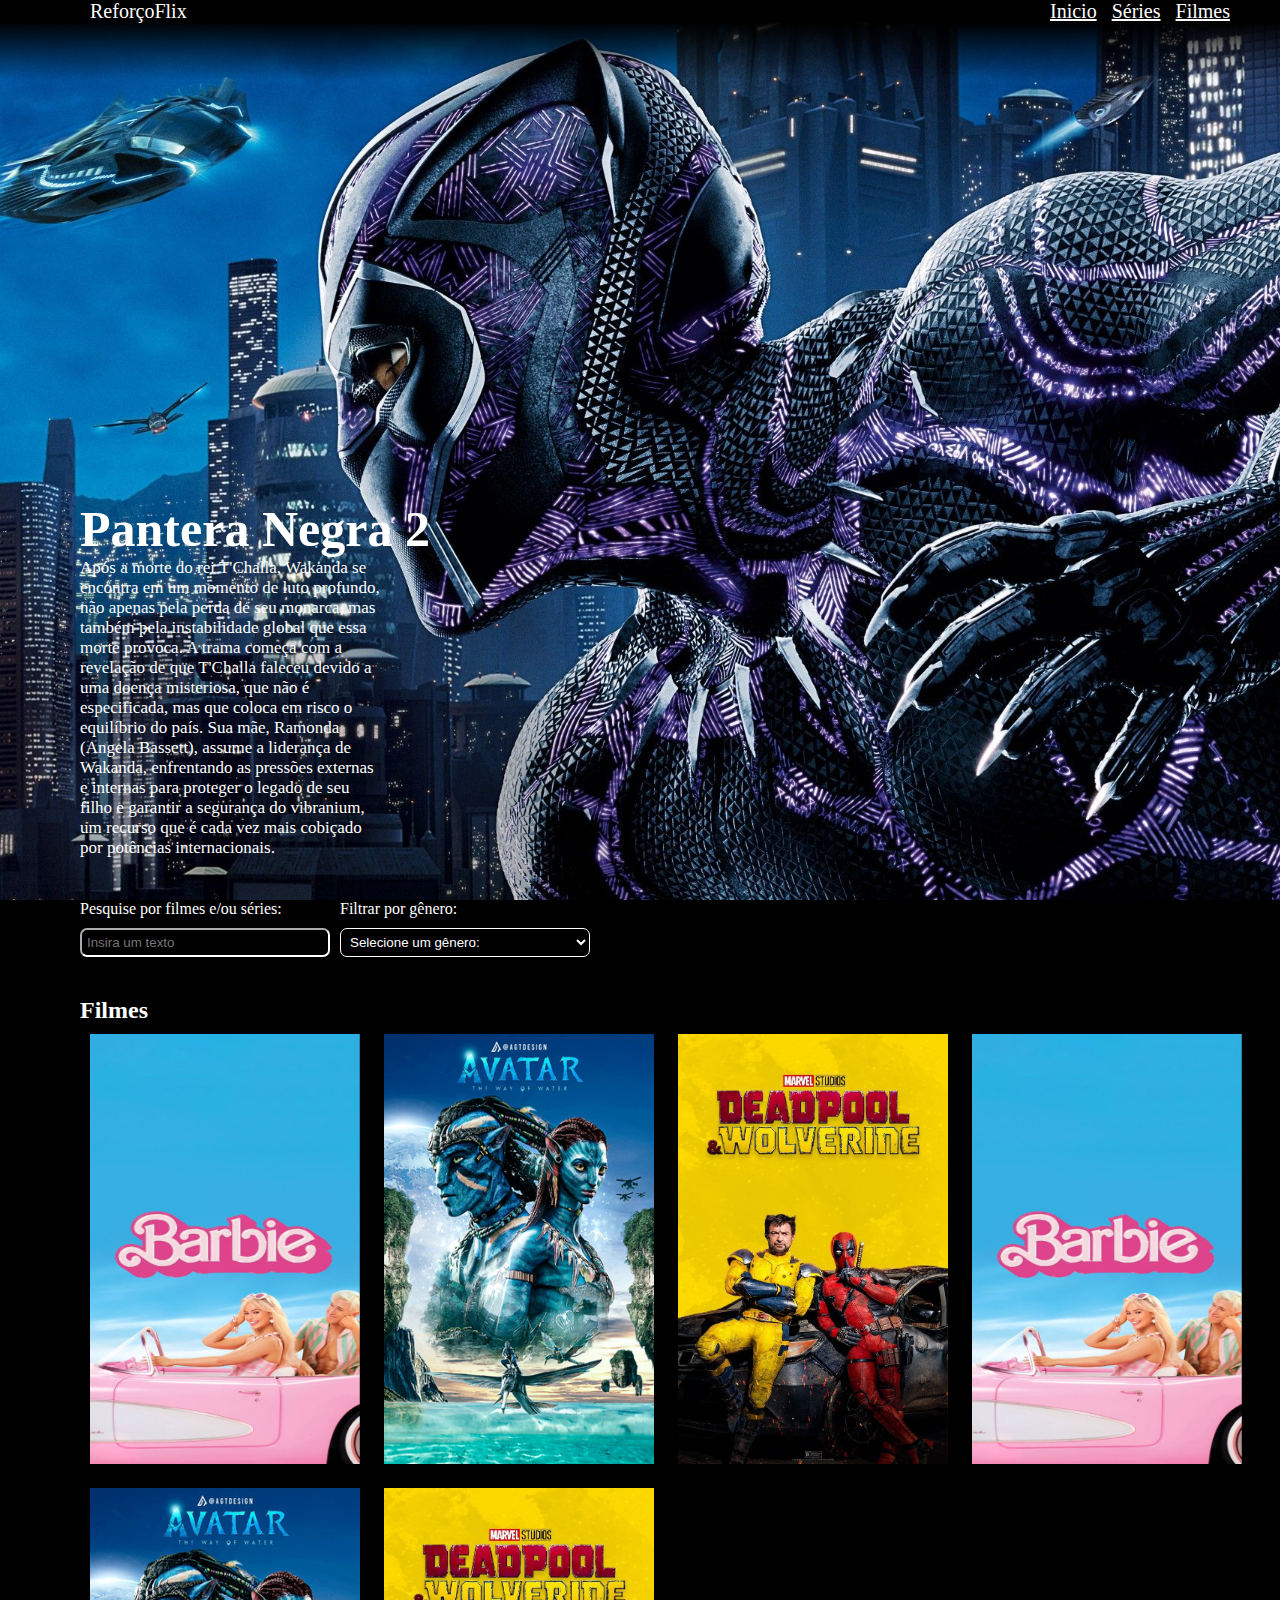
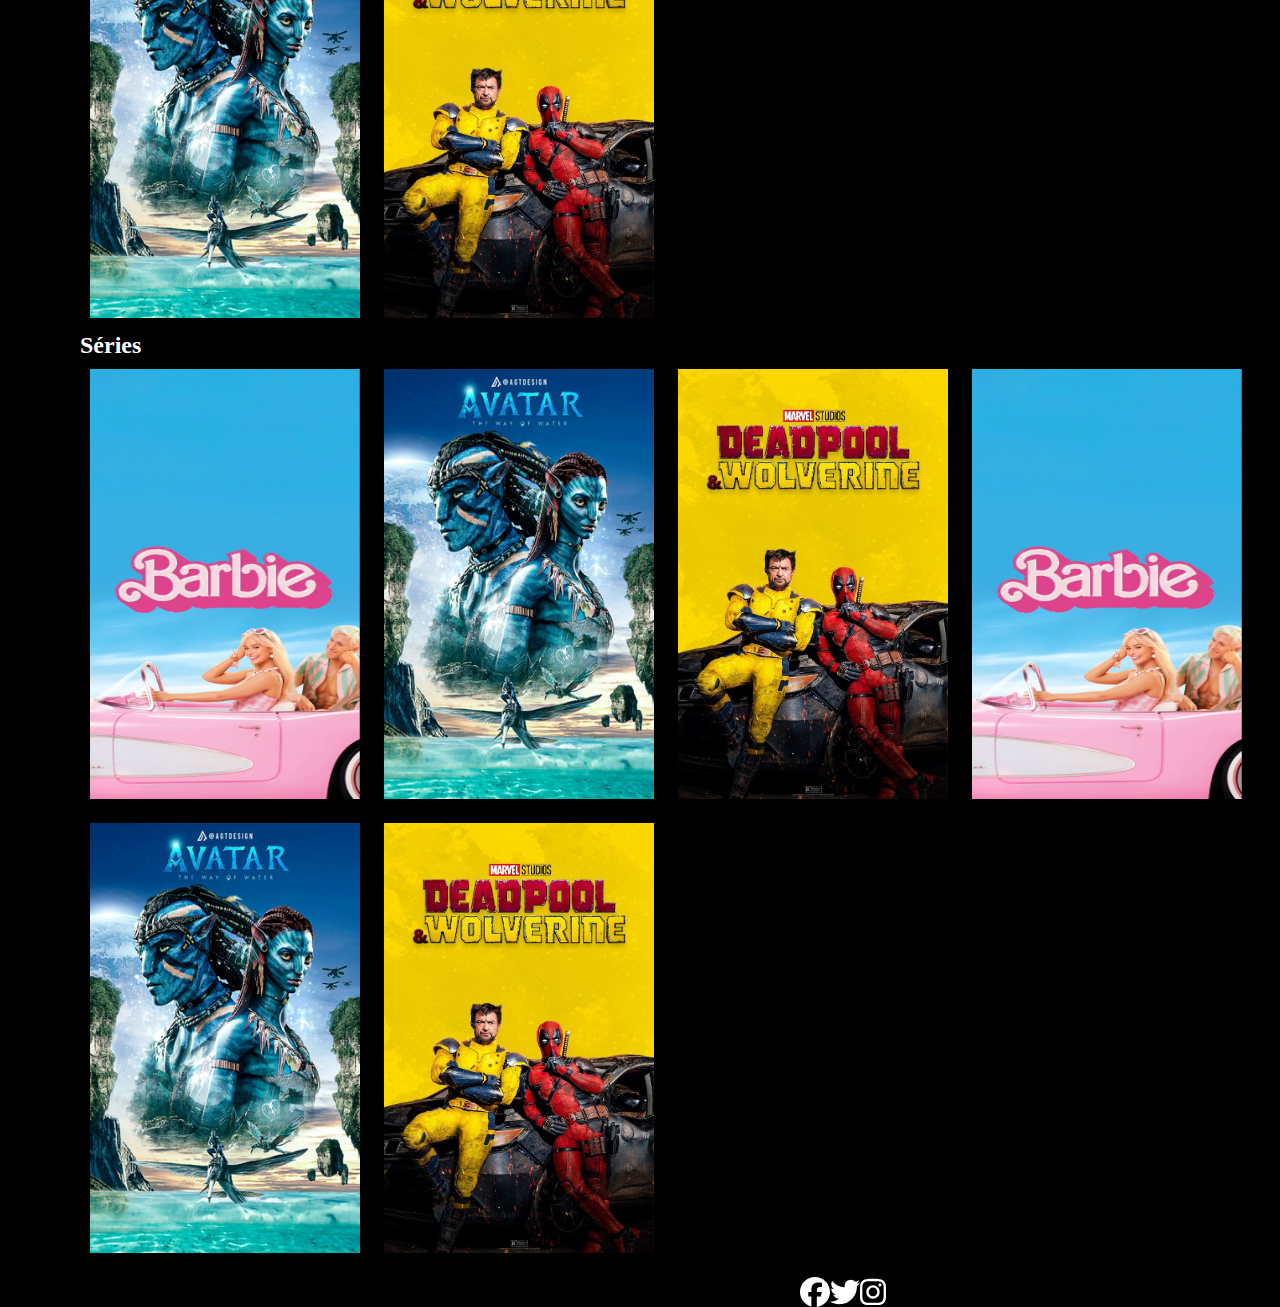
==== home/index.html @ 67183b8c "subindo arquivos" ====
<!DOCTYPE html>
<html lang="pt-br">
<head>
    <meta charset="UTF-8">
    <meta name="viewport" content="width=device-width, initial-scale=1.0">
    <title>ReforçoFlix</title>
    <link rel="stylesheet" href="../styles/global.css">
</head>
<body>

    <header class="cabecalho">

        <div class="reforcoflix">ReforçoFlix</div>


        <div>
            <a class="link" href="">Inicio</a>
            <a class="link" href="">Séries</a>
            <a class="link" href="">Filmes</a>
        </div>
        
   
    </header>

    <main>

        <div class="banner">
            <h1>Pantera Negra 2</h1>
            <p>Após a morte do rei T'Challa, Wakanda se encontra em um momento de luto profundo, não apenas pela perda de seu monarca, mas também pela instabilidade global que essa morte provoca. A trama começa com a revelação de que T'Challa faleceu devido a uma doença misteriosa, que não é especificada, mas que coloca em risco o equilíbrio do país. Sua mãe, Ramonda (Angela Bassett), assume a liderança de Wakanda, enfrentando as pressões externas e internas para proteger o legado de seu filho e garantir a segurança do vibranium, um recurso que é cada vez mais cobiçado por potências internacionais.</p>
    
    
        </div>

        <div class="filmes-series">
            
            <div class="inputs"> <!--Rótulo-->

                <label>

                    Pesquise por filmes e/ou séries:
                    <input type="text" placeholder="Insira um texto">

                </label>

                <label>

                    Filtrar por gênero:
                    
                    <select>

                        <option value="">Selecione um gênero:</option>

                        <option value="">Gênero 1</option>
                        <option value="">Gênero 2</option>
                        <option value="">Gênero 3</option>
                        <option value="">Gênero 4</option>
                        

                    </select>

                </label>

            </div>

            <h2>Filmes</h2>

            <div class="card">
                <a class="card">
                    <img src="../imagens/capa da barbie.jpg" alt="">
                </a>
                <a class="card">
                    <img src="../imagens/avatar.webp" alt="">
                </a>
                <a class="card">
                    <img src="../imagens/deadpool.jpg" alt="">
                </a>
                <a class="card">
                    <img src="../imagens/capa da barbie.jpg" alt="">
                </a>
                <a class="card">
                    <img src="../imagens/avatar.webp" alt="">
                </a>
                <a class="card">
                    <img src="../imagens/deadpool.jpg" alt="">
                </a>
                

            </div>

            <h2>Séries</h2>

            <div class="card">
                <a class="card">
                    <img src="../imagens/capa da barbie.jpg" alt="">
                </a>
                <a class="card">
                    <img src="../imagens/avatar.webp" alt="">
                </a>
                <a class="card">
                    <img src="../imagens/deadpool.jpg" alt="">
                </a>
                <a class="card">
                    <img src="../imagens/capa da barbie.jpg" alt="">
                </a>
                <a class="card">
                    <img src="../imagens/avatar.webp" alt="">
                </a>
                <a class="card">
                    <img src="../imagens/deadpool.jpg" alt="">
                </a>

            </div>

           

        </div>

    </main>


    <footer>
        <img src="../imagens/facebook-brands-solid.svg" alt="">
        <img src="../imagens/twitter-brands-solid.svg" alt="">
        <img src="../imagens/instagram-brands-solid (1).svg" alt="">
    </footer>

</body>
</html>
---- styles/global.css ----
* {
    margin: 0px;
    padding: 0px;
    box-sizing: border-box;

}

.cabecalho {

    position: absolute; /*coloca um elemento por cima do outro*/
    background-color: black;
    font-size: 20px;
    display: flex;
    justify-content: space-between;
    height: 80px;
    width: 100%;
    background: rgb(0,0,0);
    background: -moz-linear-gradient(180deg, rgba(0,0,0,1) 27%, rgba(255,255,255,0) 100%);
    background: -webkit-linear-gradient(180deg, rgba(0,0,0,1) 27%, rgba(255,255,255,0) 100%);
    background: linear-gradient(180deg, rgba(0,0,0,1) 27%, rgba(255,255,255,0) 100%);
    filter: progid:DXImageTransform.Microsoft.gradient(startColorstr="#000000",endColorstr="#ffffff",GradientType=1);
    padding-left: 80px;
    padding-right: 50px;

}

.reforcoflix{

    color: white;
    padding-left: 10px;

}

.link{

    color: white;
    padding-left: 10px;
    
}

.banner{

    background-image: url(../imagens/foto.jpg);
    width: 100%;
    height: 100vh;
    background-size: cover;
    color: white;

    
}

.banner h1 {

    padding-top: 500px;
    color: rgb(255, 255, 255);
    font-size: 50px;
    padding-left: 80px;
    

    

}

.banner p {

    color: rgb(255, 255, 255);
    width: 30vw;
    padding-left: 80px;
    font-size: 17px;
}

.filmes-series {

    background-color: rgb(0, 0, 0);
    padding-left: 80px;

}

.filmes-series .inputs {

    margin-bottom: 40px;
    display: flex;
    flex-wrap: wrap;


}

.filmes-series .inputs label {

    color: white;
    display: flex;
    flex-direction: column;
    align-items: flex-start;
    margin-right: 10px;

}

.filmes-series .inputs label input,
.filmes-series .inputs label select {

    width: 250px;
    margin-top: 10px;
    background-color: black;
    border-color: white;
    color: 1px solid white;
    border-radius: 7px;
    color: white;
    padding: 5px;
    


}

.filmes-series h2 {

    color: white
    
}

.filmes-series h3 {

    color: white;
}

.card img {

    width: 290px;
    height: 450px;
    padding: 10px;
}

footer {

    background: black;
    display: flex ;
    justify-content: space-around;
    padding: 10px 800px 0 800px  ;
    

}

footer img {

    width: 30px;
    height: 30px;

}

@media (max-width: 768px) {
    
    .banner{
       
        padding: 450px 10px 130px 10px;
    
    }

    .banner h1 {
     padding: 130px 10px 30px 10px;
    
    }

    .banner p {

       padding-left: 10px;
       font-size: 20px;
        width: 100%;
        text-align: justify;

    }

    .card img {

        padding:  5px;
    }

    .filmes-series  {

        padding-left: 20px;
    }


    .filmes-series .inputs {


        display: flex;
        max-width: 300px;
        padding-bottom: 45px;
        
    }

    .filmes-series .inputs label {

        margin-bottom: 25px;
    }

    .filmes-series .card-container {
        flex-wrap: wrap;
        justify-content: center;

    }

    footer{

        padding: 10px;
    }

    .card img {

    width: 200px;
    height: 300px;
    padding: 5px;

    }
}
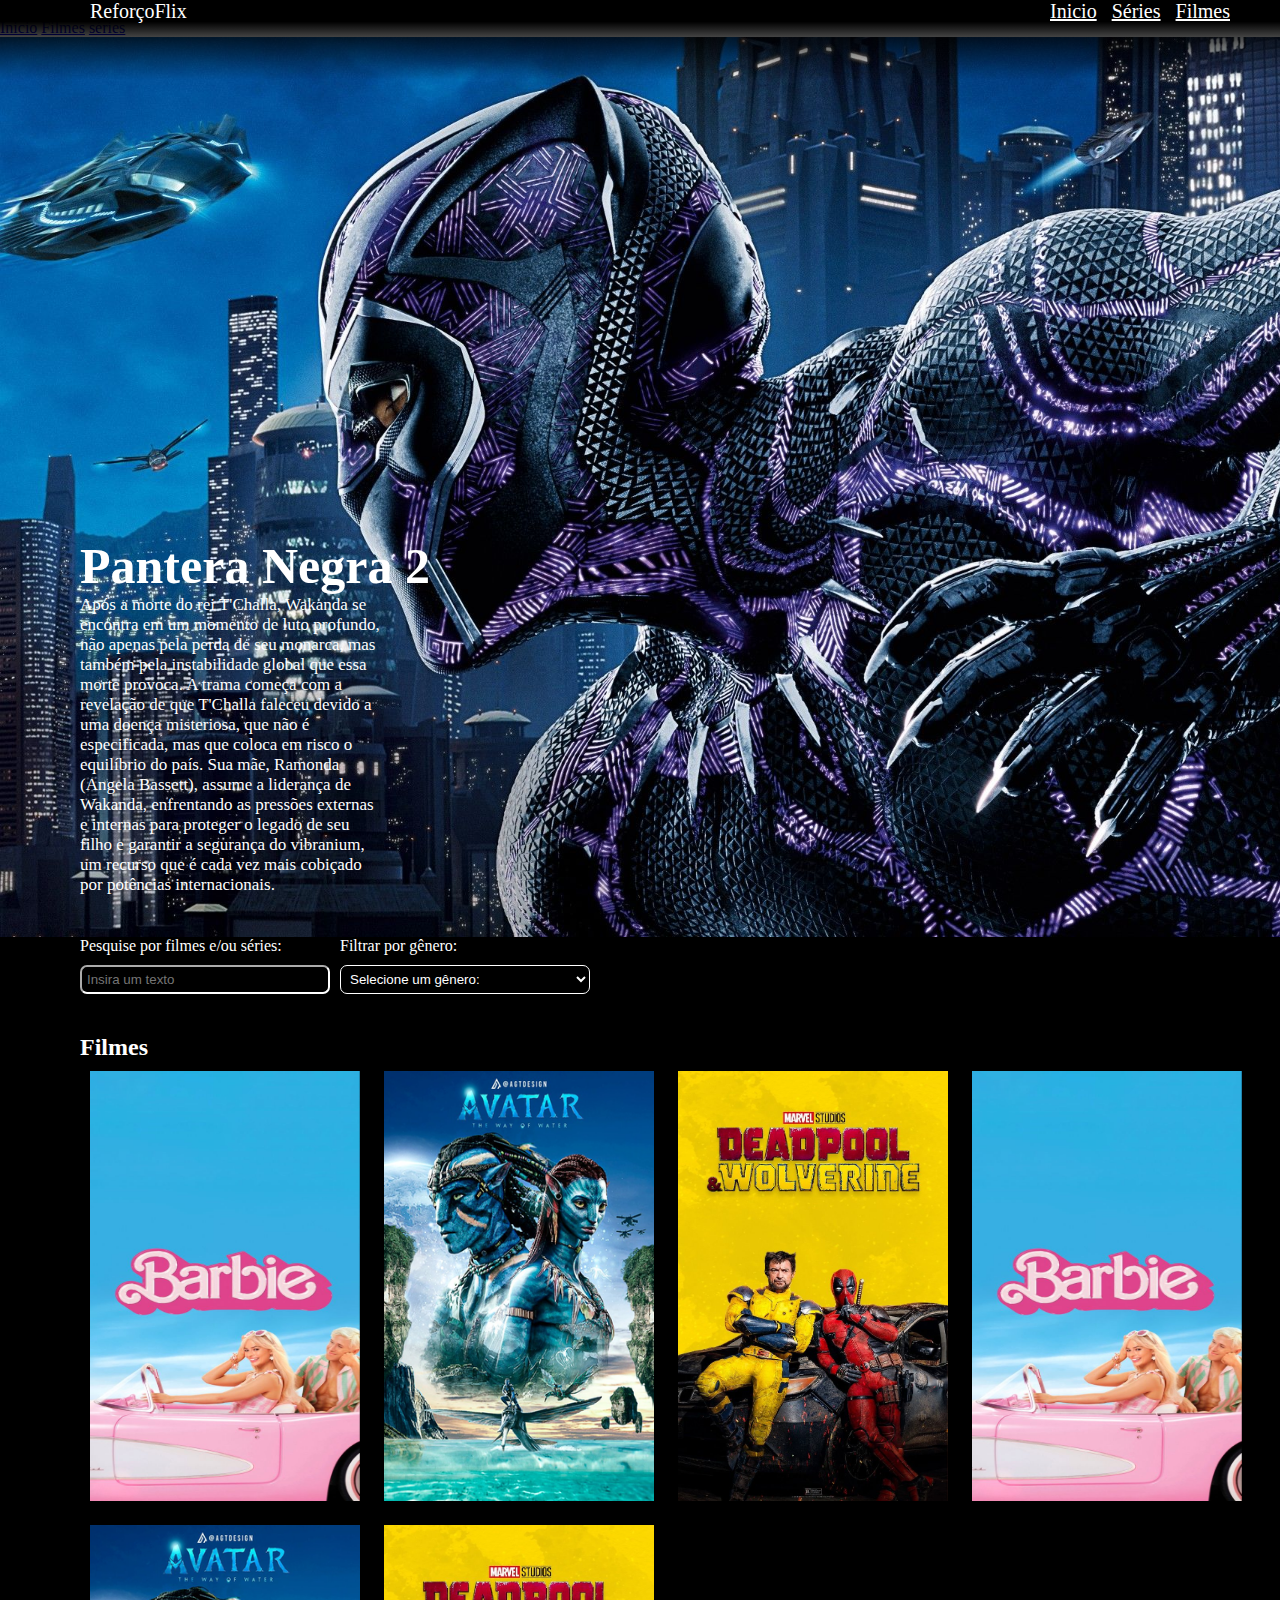
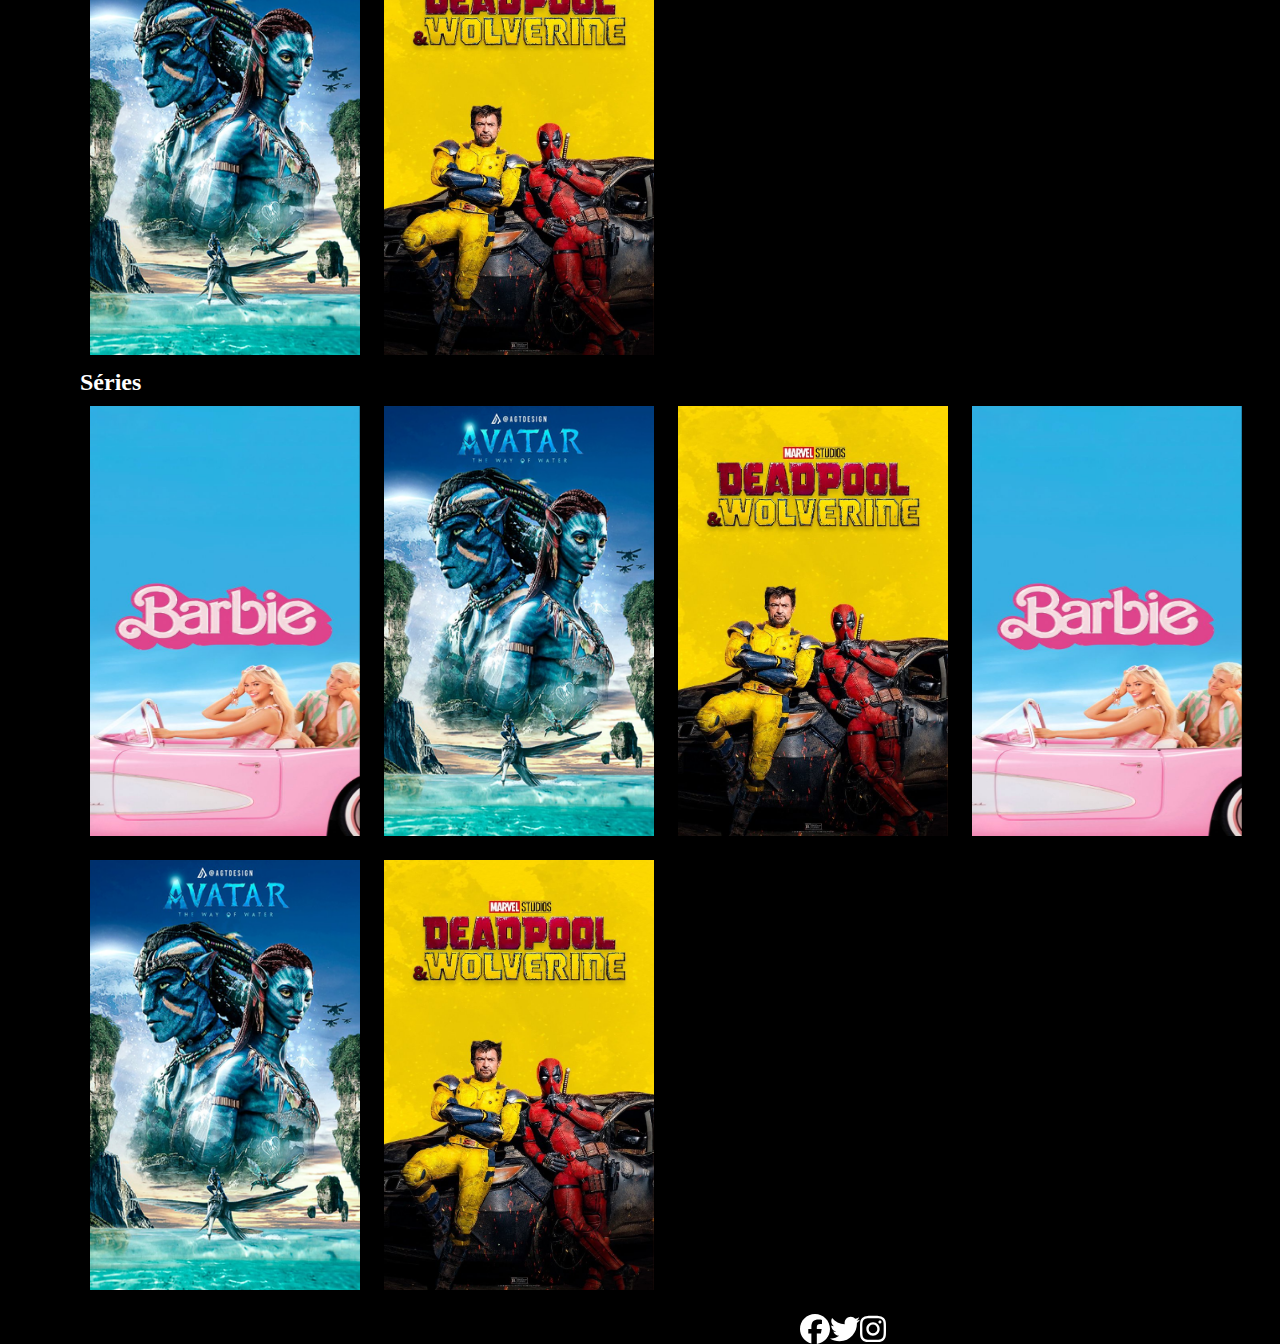
==== commit fa46359d: "actualizacao" ====
--- a/home/index.html
+++ b/home/index.html
@@ -20,6 +20,24 @@
         </div>
         
    
+    </header>
+
+    <header id="cabecalho-mobile">
+
+        <button class="botao-de-fechar">
+            
+            <img src="../imagens/xmark-solid.svg" alt="">
+
+        </button>
+
+        <nav>
+
+            <a href="#">Inicio</a>
+            <a href="#">Filmes</a>
+            <a href="#">séries</a>
+
+        </nav>
+
     </header>
 
     <main>
--- a/styles/global.css
+++ b/styles/global.css
@@ -211,4 +211,36 @@
     padding: 5px;
 
     }
+
+    .cabecalho {
+
+        display: none;
+    }
+
+    #cabecalho-mobile {
+        height: 100vh;
+        width: 100%;
+        background-color: black;
+        position: fixed;
+
+    }
+
+    #cabecalho-mobile nav {
+
+        display: flex;
+        flex-direction: column;
+        padding-top: 20vh;
+        padding-left: 15px;
+        
+    }
+
+    #cabecalho-mobile nav a {
+
+        color: white;
+        font-size: 4em;
+        margin-bottom: 40px;
+
+    }
+
+
 }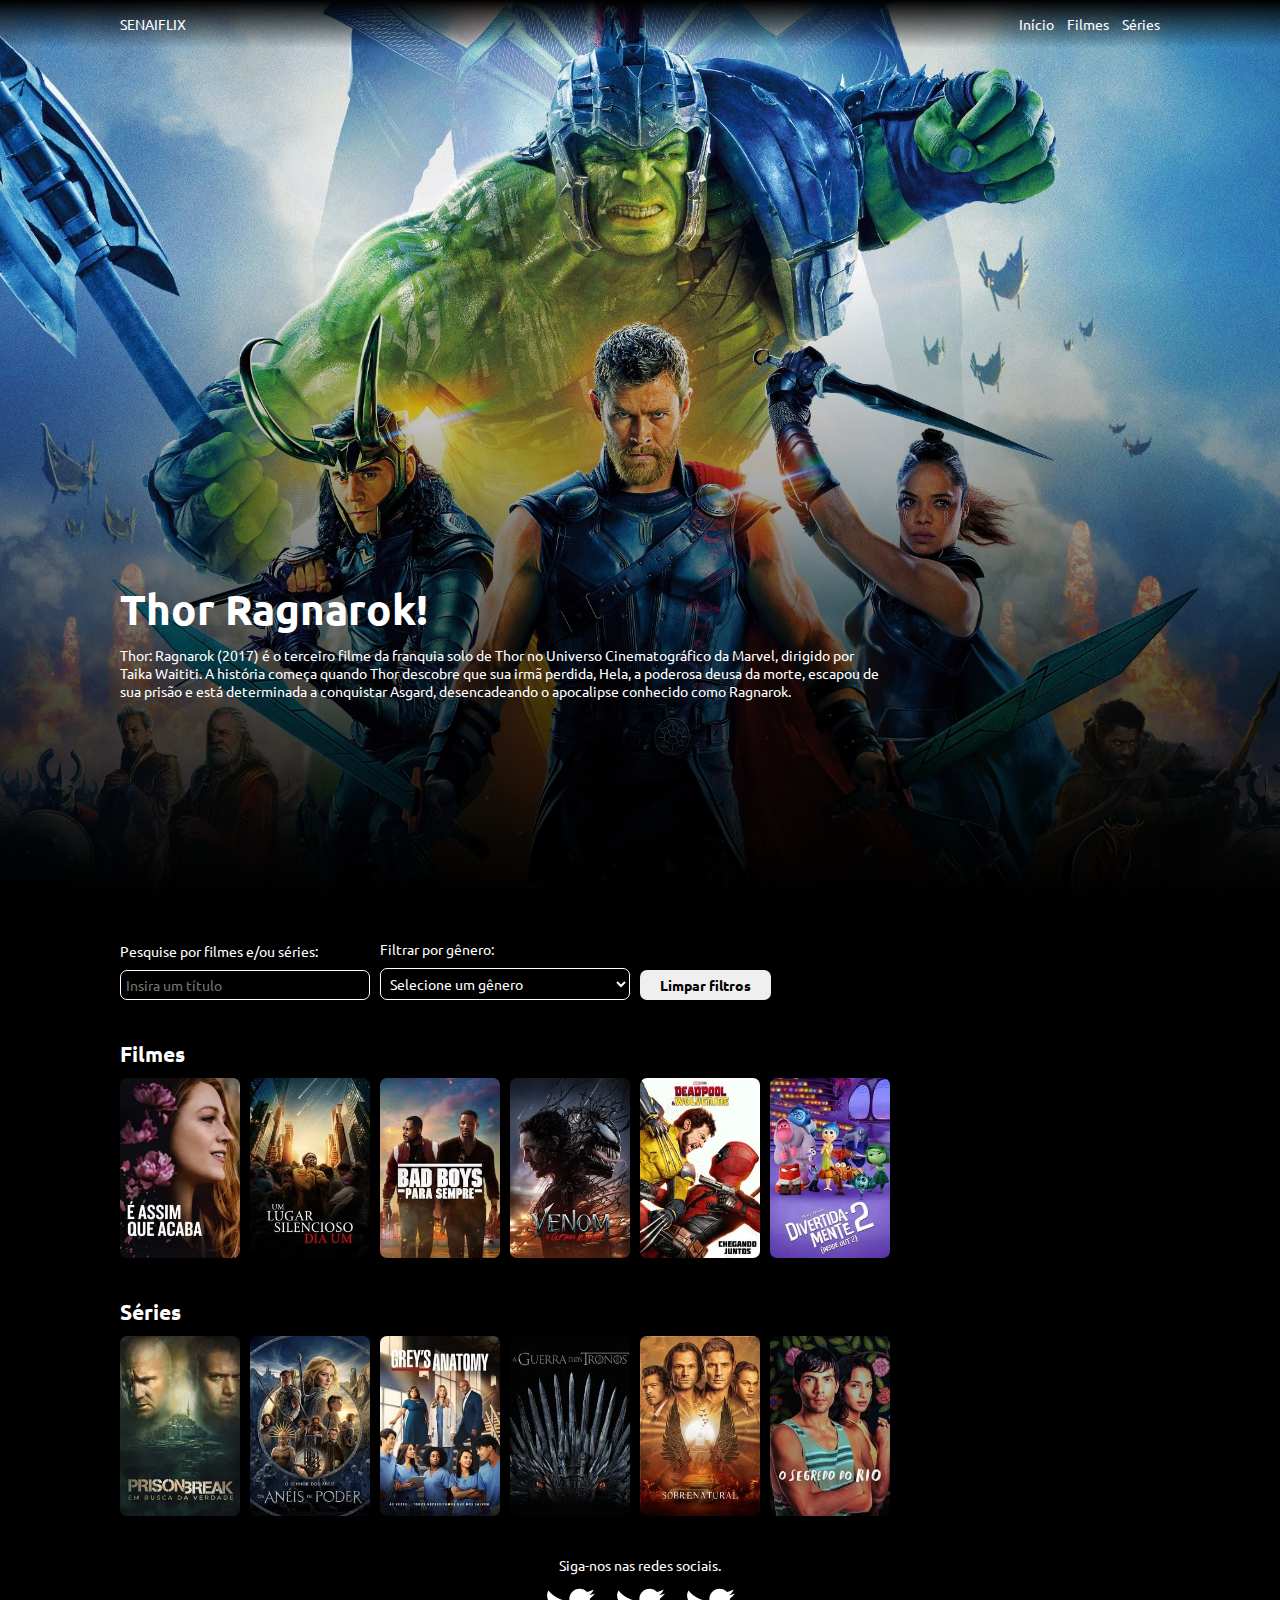
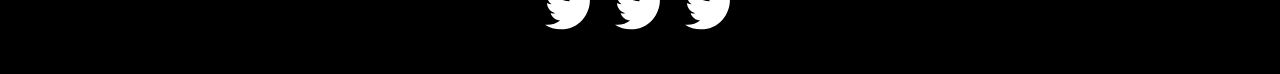
==== commit d449084b: "Criando meu rpeo" ====
--- a/home/index.html
+++ b/home/index.html
@@ -1,145 +1,163 @@
 <!DOCTYPE html>
-<html lang="pt-br">
+<html lang="pt-BR">
 <head>
+    
     <meta charset="UTF-8">
     <meta name="viewport" content="width=device-width, initial-scale=1.0">
-    <title>ReforçoFlix</title>
-    <link rel="stylesheet" href="../styles/global.css">
+    <title>SENAIFLIX - Filmes e Séries</title>
+    <link rel="stylesheet" href="../assets/styles/global.css">
+    <script src="script.js"></script>
+
 </head>
 <body>
 
     <header class="cabecalho">
 
-        <div class="reforcoflix">ReforçoFlix</div>
+        <div>
+            
+            <a class="logo" href="../home/">SENAIFLIX</a>
 
+        </div>
 
-        <div>
-            <a class="link" href="">Inicio</a>
-            <a class="link" href="">Séries</a>
-            <a class="link" href="">Filmes</a>
-        </div>
+        <nav>
+
+            <a href="#">Início</a>
+            <a href="#titulo-filmes">Filmes</a>
+            <a href="#titulo-series">Séries</a>
+
+        </nav>
         
-   
     </header>
-
+    
     <header id="cabecalho-mobile">
 
-        <button class="botao-de-fechar">
-            
-            <img src="../imagens/xmark-solid.svg" alt="">
+        <button class="botao-de-fechar" onclick="fecharCabecalhoMobile()">
+
+            <img src="../assets/imgs/xmark-solid.svg">
 
         </button>
 
         <nav>
 
-            <a href="#">Inicio</a>
-            <a href="#">Filmes</a>
-            <a href="#">séries</a>
+            <a href="#" onclick="fecharCabecalhoMobile()">Início</a>
+            <a href="#titulo-filmes" onclick="fecharCabecalhoMobile()">Filmes</a>
+            <a href="#titulo-series" onclick="fecharCabecalhoMobile()">Séries</a>
 
         </nav>
 
     </header>
 
+    <button class="menu-de-hamburguer" onclick="abrirCabecalhoMobile()">
+
+        <img src="../assets/imgs/bars-solid.svg" alt="Menu de hamburguer">
+
+    </button>
+
     <main>
 
-        <div class="banner">
-            <h1>Pantera Negra 2</h1>
-            <p>Após a morte do rei T'Challa, Wakanda se encontra em um momento de luto profundo, não apenas pela perda de seu monarca, mas também pela instabilidade global que essa morte provoca. A trama começa com a revelação de que T'Challa faleceu devido a uma doença misteriosa, que não é especificada, mas que coloca em risco o equilíbrio do país. Sua mãe, Ramonda (Angela Bassett), assume a liderança de Wakanda, enfrentando as pressões externas e internas para proteger o legado de seu filho e garantir a segurança do vibranium, um recurso que é cada vez mais cobiçado por potências internacionais.</p>
-    
-    
-        </div>
+        <section class="banner">
 
-        <div class="filmes-series">
-            
-            <div class="inputs"> <!--Rótulo-->
+            <div class="textos">
 
-                <label>
-
-                    Pesquise por filmes e/ou séries:
-                    <input type="text" placeholder="Insira um texto">
-
-                </label>
-
-                <label>
-
-                    Filtrar por gênero:
-                    
-                    <select>
-
-                        <option value="">Selecione um gênero:</option>
-
-                        <option value="">Gênero 1</option>
-                        <option value="">Gênero 2</option>
-                        <option value="">Gênero 3</option>
-                        <option value="">Gênero 4</option>
-                        
-
-                    </select>
-
-                </label>
+                <h1>Thor Ragnarok!</h1>        
+                <p>Thor: Ragnarok (2017) é o terceiro filme da franquia solo de Thor no Universo Cinematográfico da Marvel, dirigido por Taika Waititi. A história começa quando Thor descobre que sua irmã perdida, Hela, a poderosa deusa da morte, escapou de sua prisão e está determinada a conquistar Asgard, desencadeando o apocalipse conhecido como Ragnarok.</p>
 
             </div>
 
-            <h2>Filmes</h2>
+            <div class="gradiente-de-baixo"></div>
 
-            <div class="card">
-                <a class="card">
-                    <img src="../imagens/capa da barbie.jpg" alt="">
-                </a>
-                <a class="card">
-                    <img src="../imagens/avatar.webp" alt="">
-                </a>
-                <a class="card">
-                    <img src="../imagens/deadpool.jpg" alt="">
-                </a>
-                <a class="card">
-                    <img src="../imagens/capa da barbie.jpg" alt="">
-                </a>
-                <a class="card">
-                    <img src="../imagens/avatar.webp" alt="">
-                </a>
-                <a class="card">
-                    <img src="../imagens/deadpool.jpg" alt="">
-                </a>
+        </section>
+
+        <section class="filmes-series">
+
+            <div class="inputs">
+
+                <label>
+                    Pesquise por filmes e/ou séries:
+                    <input 
+                        onkeyup="aoPesquisarPorTitulo(this.value)" placeholder="Insira um título"
+                    ></input>
+                </label>
                 
+                <label>
+                    Filtrar por gênero:
+                    <select name="genero" onchange="aoFiltrarPorGenero(this.value)">
+                        <option selected value="">Selecione um gênero</option>
+                        <option value="Drama">Drama</option>
+                        <option value="Romance">Romance</option>
+                        <option value="Terror">Terror</option>
+                        <option value="Ficção científica">Ficção científica</option>
+                        <option value="Thriller">Thriller</option>
+                        <option value="Ação">Ação</option>
+                        <option value="Comédia">Comédia</option>
+                        <option value="Animação">Animação</option>
+                        <option value="Aventura">Aventura</option>
+                        <option value="Crime">Crime</option>
+                        <option value="Fantasia">Fantasia</option>
+                        <option value="Mistério">Mistério</option>
+                        <option value="Sci-Fi & Fantasy">Sci-Fi & Fantasy</option>
+                    </select>
+                </label>
+
+                <button class="limparFiltros" onclick="limparFiltros()">Limpar filtros</button>
 
             </div>
 
-            <h2>Séries</h2>
+            <h2 id="titulo-filmes">Filmes</h2>
 
-            <div class="card">
-                <a class="card">
-                    <img src="../imagens/capa da barbie.jpg" alt="">
-                </a>
-                <a class="card">
-                    <img src="../imagens/avatar.webp" alt="">
-                </a>
-                <a class="card">
-                    <img src="../imagens/deadpool.jpg" alt="">
-                </a>
-                <a class="card">
-                    <img src="../imagens/capa da barbie.jpg" alt="">
-                </a>
-                <a class="card">
-                    <img src="../imagens/avatar.webp" alt="">
-                </a>
-                <a class="card">
-                    <img src="../imagens/deadpool.jpg" alt="">
-                </a>
+            <div id="filmes-card-container" class="card-container">
+
+                <a href="../detalhes-do-filme/" class="card"></a>
+                <a href="../detalhes-do-filme/" class="card"></a>                
+                <a href="../detalhes-do-filme/" class="card"></a>
+                <a href="../detalhes-do-filme/" class="card"></a>
+                <a href="../detalhes-do-filme/" class="card"></a>
+                <a href="../detalhes-do-filme/" class="card"></a>
 
             </div>
+            
+        </section>
 
-           
+        <section class="filmes-series">
 
-        </div>
+            <h2 id="titulo-series">Séries</h2>
+
+            <div id="series-card-container" class="card-container">
+
+                <a href="../detalhes-do-filme/" class="card"></a>
+                <a href="../detalhes-do-filme/" class="card"></a>
+                <a href="../detalhes-do-filme/" class="card"></a>
+                <a href="../detalhes-do-filme/" class="card"></a>
+                <a href="../detalhes-do-filme/" class="card"></a>
+                <a href="../detalhes-do-filme/" class="card"></a>
+
+            </div>
+            
+        </section>
 
     </main>
 
+    <footer>
 
-    <footer>
-        <img src="../imagens/facebook-brands-solid.svg" alt="">
-        <img src="../imagens/twitter-brands-solid.svg" alt="">
-        <img src="../imagens/instagram-brands-solid (1).svg" alt="">
+        <script>
+
+            carregarFilmes();
+            carregarSeries();
+
+        </script>
+
+        <p>Siga-nos nas redes sociais.</p>
+
+        <div class="icons-container">
+
+            <img src="../assets/imgs/twitter-brands-solid.svg" alt="ícone do facebook.">
+
+            <img src="../assets/imgs/twitter-brands-solid.svg" alt="ícone do instagram.">
+
+            <img src="../assets/imgs/twitter-brands-solid.svg" alt="ícone do twitter.">
+        
+        </div>
+
     </footer>
 
 </body>
--- a/assets/styles/global.css
+++ b/assets/styles/global.css
@@ -0,0 +1,513 @@
+@import url('https://fonts.googleapis.com/css2?family=Ubuntu:ital,wght@0,300;0,400;0,500;0,700;1,300;1,400;1,500;1,700&display=swap');
+/* Importa a fonte "Ubuntu" do Google Fonts, incluindo várias variações de peso e itálico. */
+
+html {
+
+    scroll-behavior: smooth;
+
+}
+
+* {
+    margin: 0px; /* Remove a margem padrão de todos os elementos */
+    padding: 0px; /* Remove o preenchimento (padding) padrão de todos os elementos */
+    box-sizing: border-box; /* Ajusta o box model para incluir padding e bordas no cálculo de largura e altura */
+    font-size: 14px; /* Define o tamanho da fonte como 14px */
+    font-family: "Ubuntu"; /* Define a fonte "Ubuntu" como a fonte principal */
+    outline: none;
+}
+
+.menu-de-hamburguer {
+    display: none;
+}
+
+
+/* @media screen and (max-width: 600px) {
+    * {
+      font-size: 8px !important; /* Ajusta o tamanho da fonte para 8px em telas pequenas (máximo de 600px)
+    }
+} */
+
+body {
+    background-color: black;
+}
+
+.cabecalho {
+    position: absolute; /* Posiciona o .cabecalho de forma absoluta, sobrepondo outros elementos */
+    width: 100%; /* Define a largura do .cabecalho como 100% da tela */
+    background: rgb(0,0,0); /* Define a cor de fundo como preta */
+    background: -moz-linear-gradient(180deg, rgba(0,0,0,1) 0%, rgba(255,255,255,0) 100%); /* Gradiente linear para navegadores antigos (Mozilla) */
+    background: -webkit-linear-gradient(180deg, rgba(0,0,0,1) 0%, rgba(255,255,255,0) 100%); /* Gradiente linear para navegadores antigos (Webkit) */
+    background: linear-gradient(180deg, rgba(0,0,0,1) 0%, rgba(255,255,255,0) 100%); /* Gradiente linear padrão (do preto para transparente) */
+    filter: progid:DXImageTransform.Microsoft.gradient(startColorstr="#000000",endColorstr="#ffffff",GradientType=1); /* Gradiente para navegadores antigos (IE) */
+    padding: 15px; /* Adiciona 15px de padding (espaçamento interno) */
+    padding-left: 120px; 
+    padding-right: 120px; 
+    display: flex; /* Define o layout como flexbox */
+    justify-content: space-between; /* Distribui o conteúdo de forma que haja espaço entre os itens no .cabecalho */
+    z-index: 1;
+}
+
+.cabecalho .logo {
+    color: white; /* Define a cor do texto dentro de <span> no .cabecalho como branca */
+    text-decoration: none;
+}
+
+.cabecalho nav a {
+    color: white; /* Define a cor dos links dentro do <nav> no .cabecalho como branca */
+    text-decoration: none; /* Remove o sublinhado dos links */
+    margin-left: 10px; /* Adiciona uma margem de 10px à esquerda de cada link */
+}
+
+#cabecalho-mobile {
+    display: none;
+}
+
+.banner {
+    background-image: url("../imgs/bg.jpg"); /* Define a imagem de fundo do banner */
+    background-size: cover; /* Faz com que a imagem cubra toda a área disponível */
+    background-position: center; /* Centraliza a imagem de fundo */
+    width: 100%; /* Define a largura do banner como 100% da largura da janela de visualização */
+    height: 100vh; /* Define a altura do banner como 100% da altura da janela de visualização */
+    display: flex; /* Usa flexbox para o layout */
+    align-items: flex-end; /* Alinha os itens dentro do banner na parte inferior */
+    padding-left: 120px; /* Adiciona 120px de padding à esquerda */
+    padding-right: 120px; /* Adiciona 120px de padding à esquerda */
+    padding-bottom: 200px; /* Adiciona 200px de padding na parte inferior */
+    position: relative;
+}
+
+.banner h1 {
+    color: white; /* Define a cor do texto do <h1> dentro do banner como branca */
+    font-size: 3em; /* Define o tamanho da fonte como 3 vezes o tamanho padrão */
+    margin-bottom: 10px;
+}
+
+.banner p {
+    color: white; /* Define a cor do texto do <p> dentro do banner como branca */
+    width: 60vw; /* Define a largura do parágrafo como 60% da largura da janela de visualização */
+}
+
+.banner .textos {
+
+    z-index: 1;
+
+}
+
+.gradiente-de-baixo {
+
+    height: 70vh;
+    width: 100%;
+
+    background-color: black;
+
+    position: absolute;
+    left: 0px;
+    bottom: 0px;
+
+    background: rgb(0,0,0);
+    background: -moz-linear-gradient(0deg, rgba(0,0,0,1) 0%, rgba(0,0,0,0) 100%);
+    background: -webkit-linear-gradient(0deg, rgba(0,0,0,1) 0%, rgba(0,0,0,0) 100%);
+    background: linear-gradient(0deg, rgba(0,0,0,1) 0%, rgba(0,0,0,0) 100%);
+    filter: progid:DXImageTransform.Microsoft.gradient(startColorstr="#000000",endColorstr="#000000",GradientType=1); 
+
+}
+
+.filmes-series {
+
+    width: 100%;
+    height: auto;
+    background-color: black;
+    min-height: 200px; /* Altura mínima */
+
+    padding-top: 40px;
+    padding-left: 120px;
+    padding-right: 120px;
+
+}
+
+.filmes-series .inputs {
+
+    display: flex;
+    align-items: flex-end;
+    margin-bottom: 40px;
+
+}
+
+.filmes-series .inputs label {
+
+    color: white;
+    display: flex;
+    flex-direction: column;
+    align-items: flex-start;
+    margin-right: 10px;
+
+}
+
+.filmes-series .inputs label input, 
+.filmes-series .inputs label select {
+
+    width: 250px;
+
+    margin-top: 10px;
+    background-color: black;
+    border-radius: 7px;
+    border: 1px solid white;
+    padding: 5px;
+    color: white;
+
+}
+
+.filmes-series h2 {
+
+    color: white;
+    font-size: 1.5em;
+
+}
+
+.filmes-series .card-container {
+
+    width: 100%;
+    height: auto;
+    margin-top: 10px;
+
+    display: flex;
+
+}
+
+.filmes-series .card {
+    height: 180px;
+    width: 120px;
+    background-image: url("../imgs/spider-man_sem_volta_para_casa.jpg");
+    background-size: cover;
+    background-position: center;
+    margin-right: 10px;
+    border-radius: 7px;
+
+    animation-name: mostrarcartao;
+    animation-duration: .5s;
+}
+
+@keyframes mostrarcartao {
+    0% {
+        transform: translateY(25px);
+        opacity: 0;
+    }
+    100% {
+        transform: translateY(0px);
+        opacity: 1;
+    }
+}
+
+.limparFiltros {
+
+    color: white;
+    font-weight: bold;
+    height: 30px;
+    color: black;
+    border: none;
+    border-radius: 7px;
+    padding: 0px 20px;
+    margin-top: 5px;
+
+}
+
+footer {
+    padding-top: 40px;
+    padding-bottom: 40px;
+    width: 100%;
+    height: auto;
+    background-color: black;
+    display: flex;
+    flex-direction: column;
+    align-items: center;
+}
+
+footer p {
+    color: white;
+    margin-bottom: 10px;
+}
+
+footer .icons-container {
+    display: flex;
+}
+
+footer .icons-container img {
+    height: 50px;
+    margin-right: 10px;
+    margin-left: 10px;
+}
+
+/* TELA DE DETALHES - INÍCIO */
+.detalhes_filme_container {
+
+    padding-top: 100px;
+    background-color: black;
+    padding-left: 120px;
+    padding-right: 120px;
+
+}
+
+/* SESSÃO VIDEO */
+#video_trailer {
+    width: 100%;
+    height: 100vh;
+    background-color: black;
+}
+
+/* SESSÃO MAIN */
+main {
+    min-height: 100vh;
+}
+
+/* SESSÃO INFORMAÇÕES */
+.section_informacoes {
+    width: 100%;
+    display: flex;
+    align-items: flex-start;
+    gap: 100px;
+    color: white;
+}
+
+.section_informacoes>img {
+    height: 504px;
+    border-radius: 7px;
+    transition: 1s ease-in-out;
+}
+
+.section_informacoes>img:hover {
+    scale: 1.05;
+}
+
+.section_informacoes>div {
+    flex: 1;
+    width: 100%;
+    height: 100%;
+    display: flex;
+    flex-direction: column;
+    gap: 25px;
+}
+
+.section_informacoes>div>h2 {
+    font-size: 36px;
+    font-weight: bold;
+}
+
+/* GÊNERO */
+.section_informacoes>div>div {
+    display: flex;
+    align-items: center;
+    gap: 14px;
+    font-size: 16px;
+    font-weight: 400;
+}
+
+.section_informacoes>div>p {
+    font-size: 24px;
+    font-weight: 400;
+}
+
+.section_informacoes .classificacao {
+
+    height: 50px;
+
+}
+
+/* EXEMPLOS usando o nth-child */
+
+/* DURAÇÃO DO FILME/SÉRIE */
+.V>div>p:nth-child(3)>span {
+    font-weight: 500;
+}
+
+/* AVALIAÇÃO */
+.section_informacoes>div>div:nth-child(5)>div {
+    font-size: 16px;
+    display: flex;
+    align-items: center;
+    gap: 4px;
+}
+
+/* SESSÃO ELENCO */
+.section_elenco {
+    width: 100%;
+    display: flex;
+    flex-direction: column;
+    gap: 38px;
+    color: white;
+    margin-top: 100px;
+}
+
+.section_elenco>h3 {
+    font-size: 24px;
+    font-weight: 500;
+}
+
+.section_elenco>div {
+    display: flex;
+    align-items: flex-start;
+    justify-content: space-between;
+    flex-wrap: wrap;
+    gap: 38px;
+}
+
+.card_elenco {
+    display: flex;
+    flex-direction: column;
+    align-items: center;
+    gap: 4px;
+}
+
+.card_elenco>img {
+    height: 200px;
+    border-radius: 7px;
+}
+
+.card_elenco>span {
+    font-size: 24px;
+    font-weight: 400;
+    width: 118px;
+    text-align: center;
+}
+
+#cabecalho-mobile {
+
+    display: none; /* Deixa o item oculto, inicialmente */
+
+}
+
+/* Media Query */
+@media (max-width: 768px) {
+    /* Quando a tela tiver 768px ou menor, estas regras CSS serão ativadas */
+    .banner {
+        padding-left: 15px;
+        padding-right: 15px;
+        padding-bottom: 35px;
+    }
+    .banner p {
+        font-size: 20px;
+        width: 100%;
+        text-align: justify;
+    }
+    .gradiente-de-baixo {
+        height: 90vh;
+    }
+    .filmes-series {
+        padding-left: 15px;
+        padding-right: 15px;
+    }
+
+    /* Forma 1 */
+    /* .filmes-series .inputs {
+        flex-direction: column;
+    } */
+
+    /* Forma 2 */
+    .filmes-series .inputs {
+        flex-wrap: wrap;
+        flex-direction: column;
+        align-items: flex-start;
+    }
+
+    .filmes-series .inputs label {
+
+        margin-bottom: 10px;
+
+    }
+
+    .filmes-series .card-container {
+
+        flex-wrap: wrap;
+        justify-content: space-between;
+
+    }
+
+    .filmes-series .card-container .card {
+
+        flex-basis: calc(50% - 5px); /* Define o tamanho mínimo do card, width também funcionaria */
+        /* Utilizei calc(50% - 5px) para descontar o margin-right: 10px que o .card tem, e como temos 2 cards por linha, dando removendo 5px de cada faz com que o elemento caiba perfeitamente */
+
+        height: 230px;
+        margin-bottom: 10px;
+
+    }
+
+    .filmes-series .card-container .card:nth-child(even) {
+
+        margin-right: 0px !important;
+
+    }
+
+    /* CABECALHO - MOBILE */
+    .cabecalho {
+        display: none;
+    }
+
+    #cabecalho-mobile {
+
+        position: fixed;
+
+        height: 100vh;
+        width: 100%;
+        background-color: black;
+
+        z-index: 2;
+
+    }
+
+    #cabecalho-mobile nav {
+
+        display: flex;
+        flex-direction: column;
+        padding-top: 20vh;
+        padding-left: 15px;
+
+    }
+
+    #cabecalho-mobile nav a {
+
+        color: white;
+        font-size: 4em;
+        margin-bottom: 40px;
+
+    }
+
+    .botao-de-fechar {
+
+        width: 50px;
+        height: 50px;
+
+        background-color: transparent;
+        border: none;
+
+        position: absolute; /* Deixa o elemento flutuando na tela */
+        top: 10px;
+        right: 10px;
+
+    }
+
+    .botao-de-fechar img {
+
+        width: 50px;
+        height: 50px;
+
+    }
+
+    .menu-de-hamburguer {
+
+        display: flex;
+
+        width: 50px;
+        height: 50px;
+
+        background-color: transparent;
+        border: none;
+
+        position: absolute; /* Deixa o elemento flutuando na tela */
+        top: 10px;
+        right: 10px;
+        
+        z-index: 1;
+
+    }
+
+}